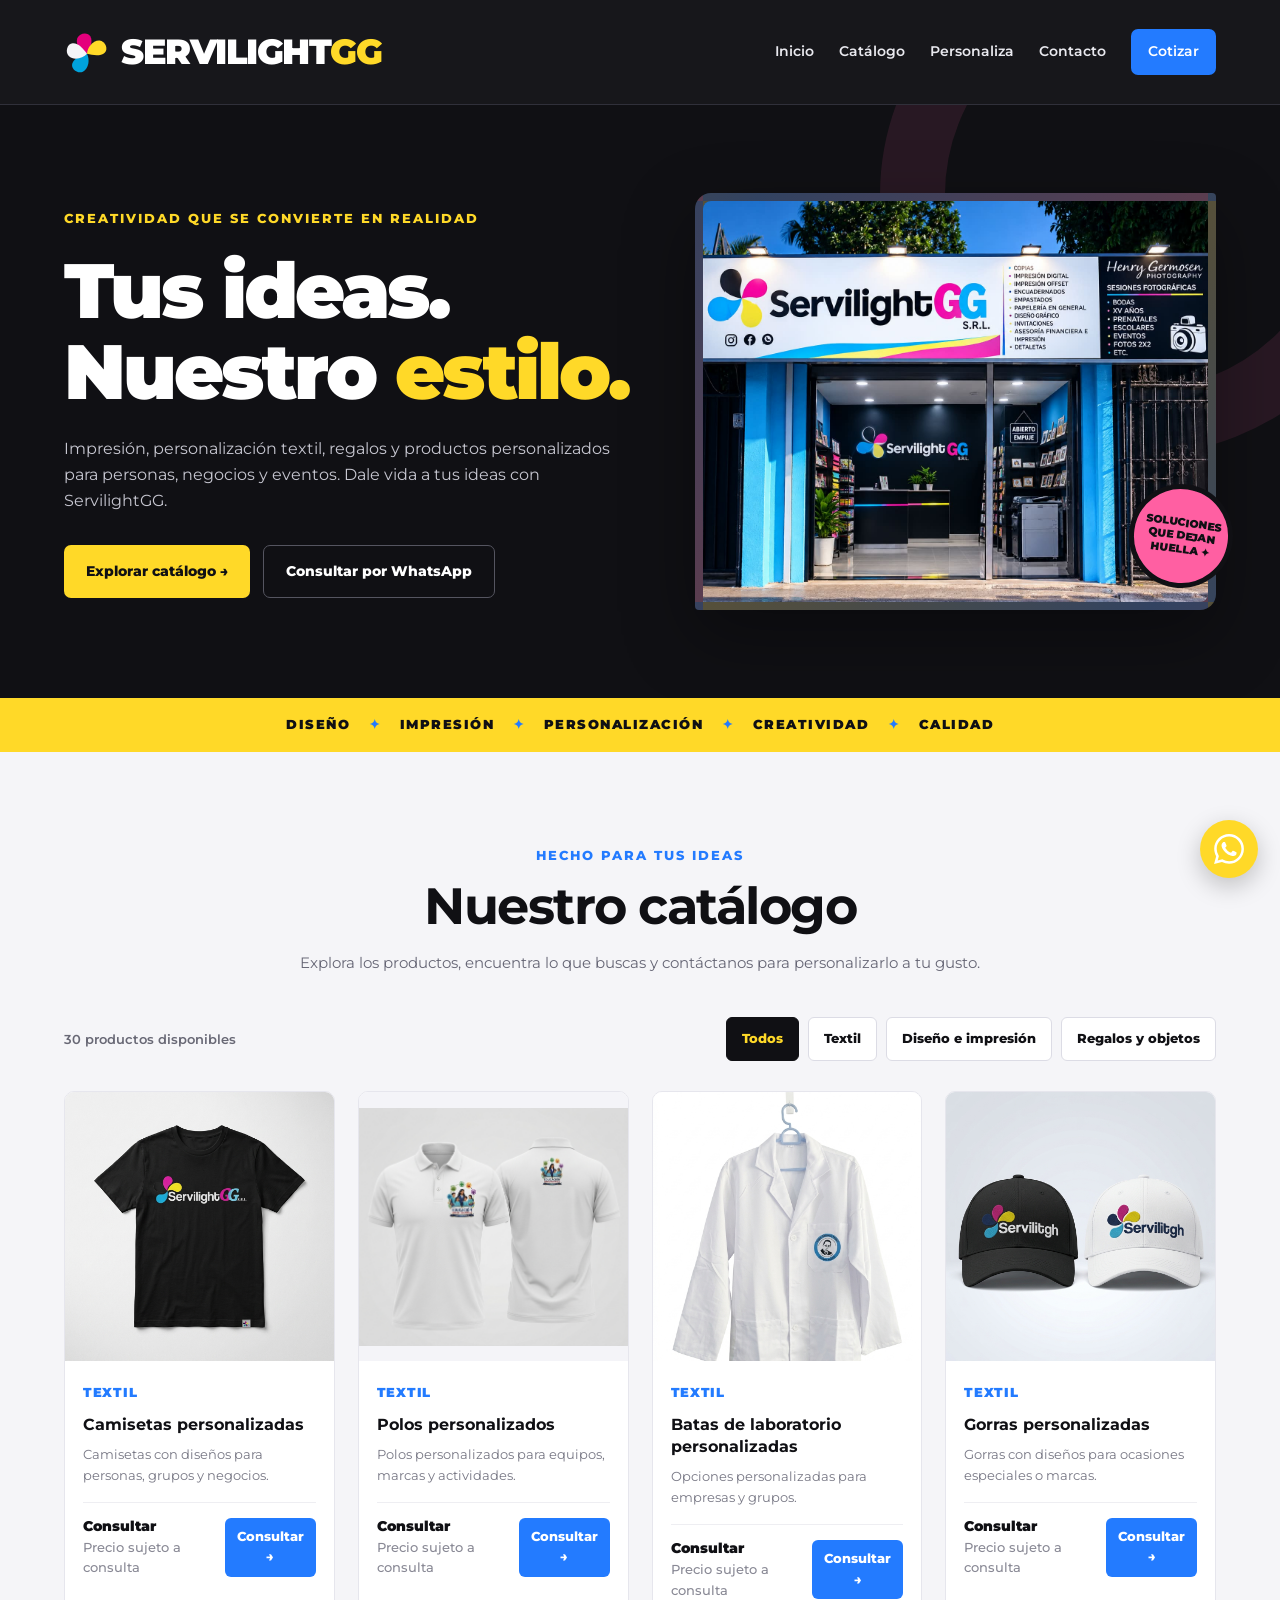
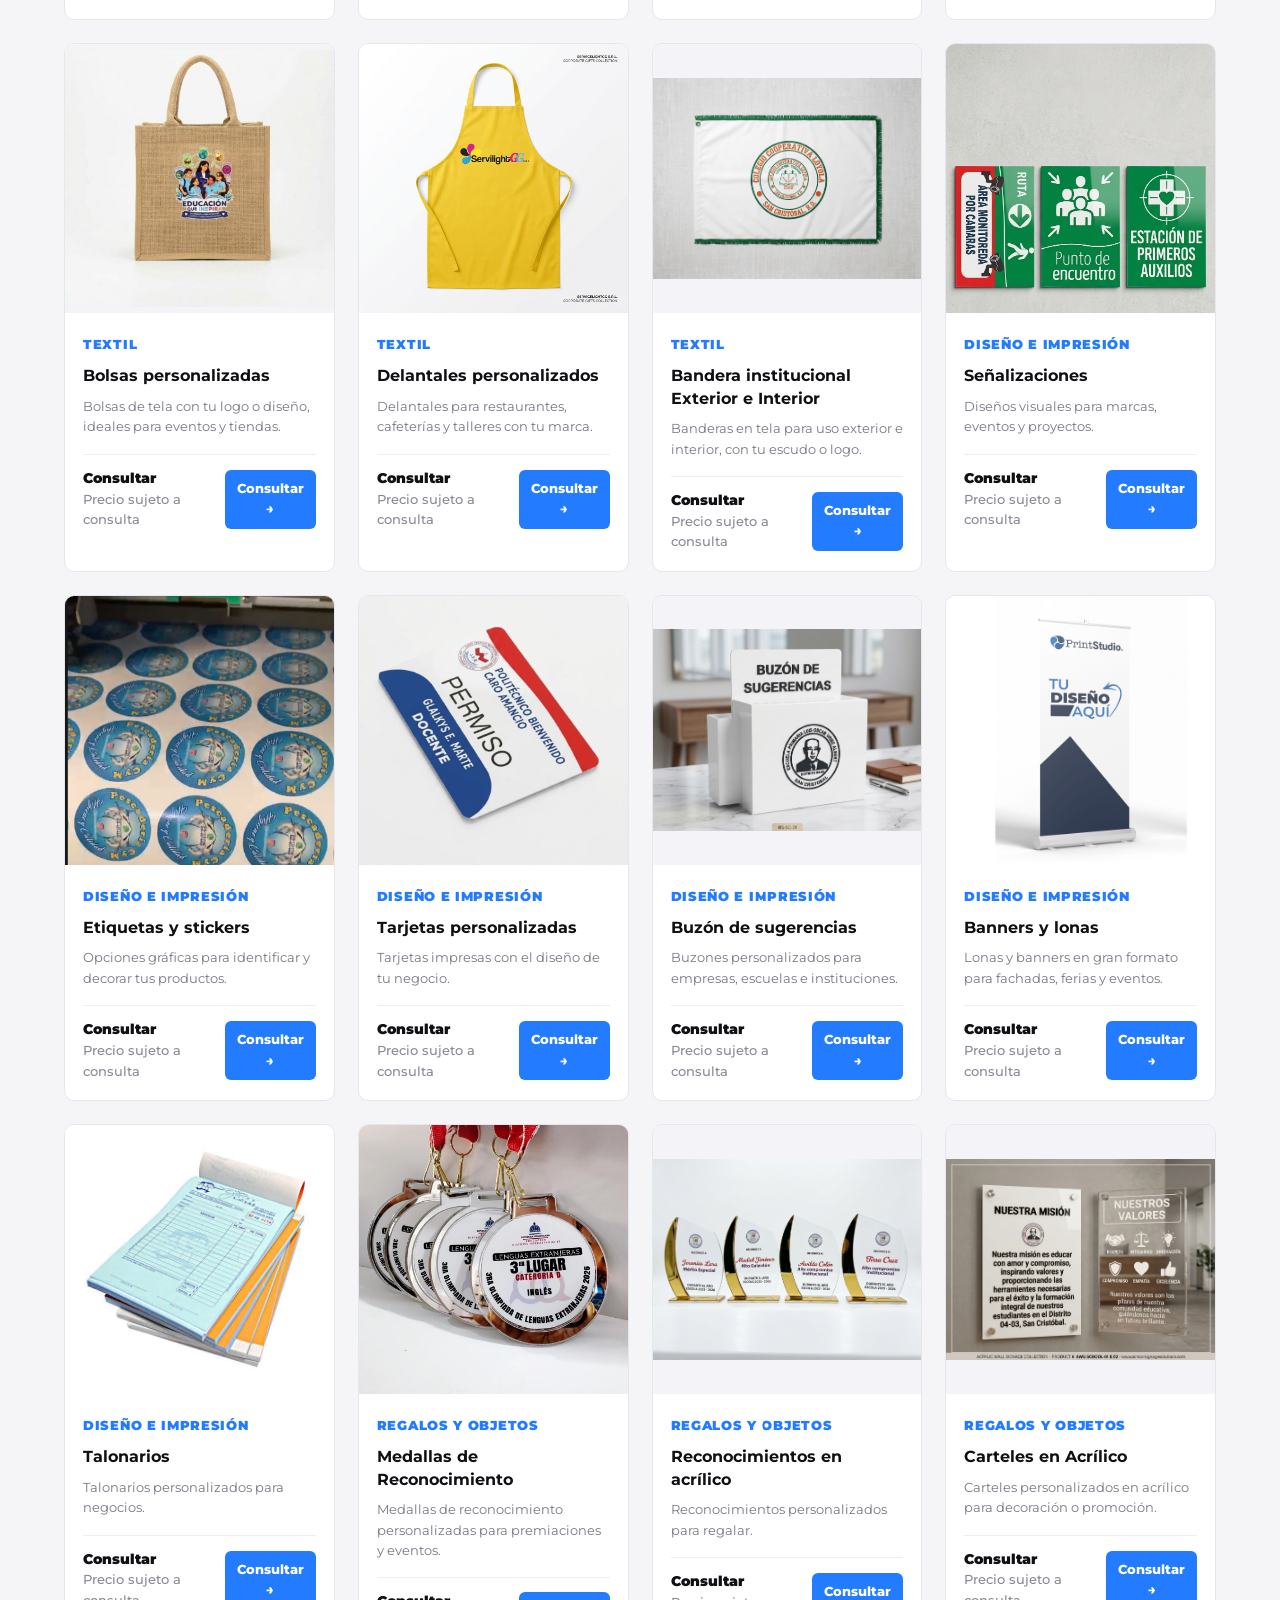
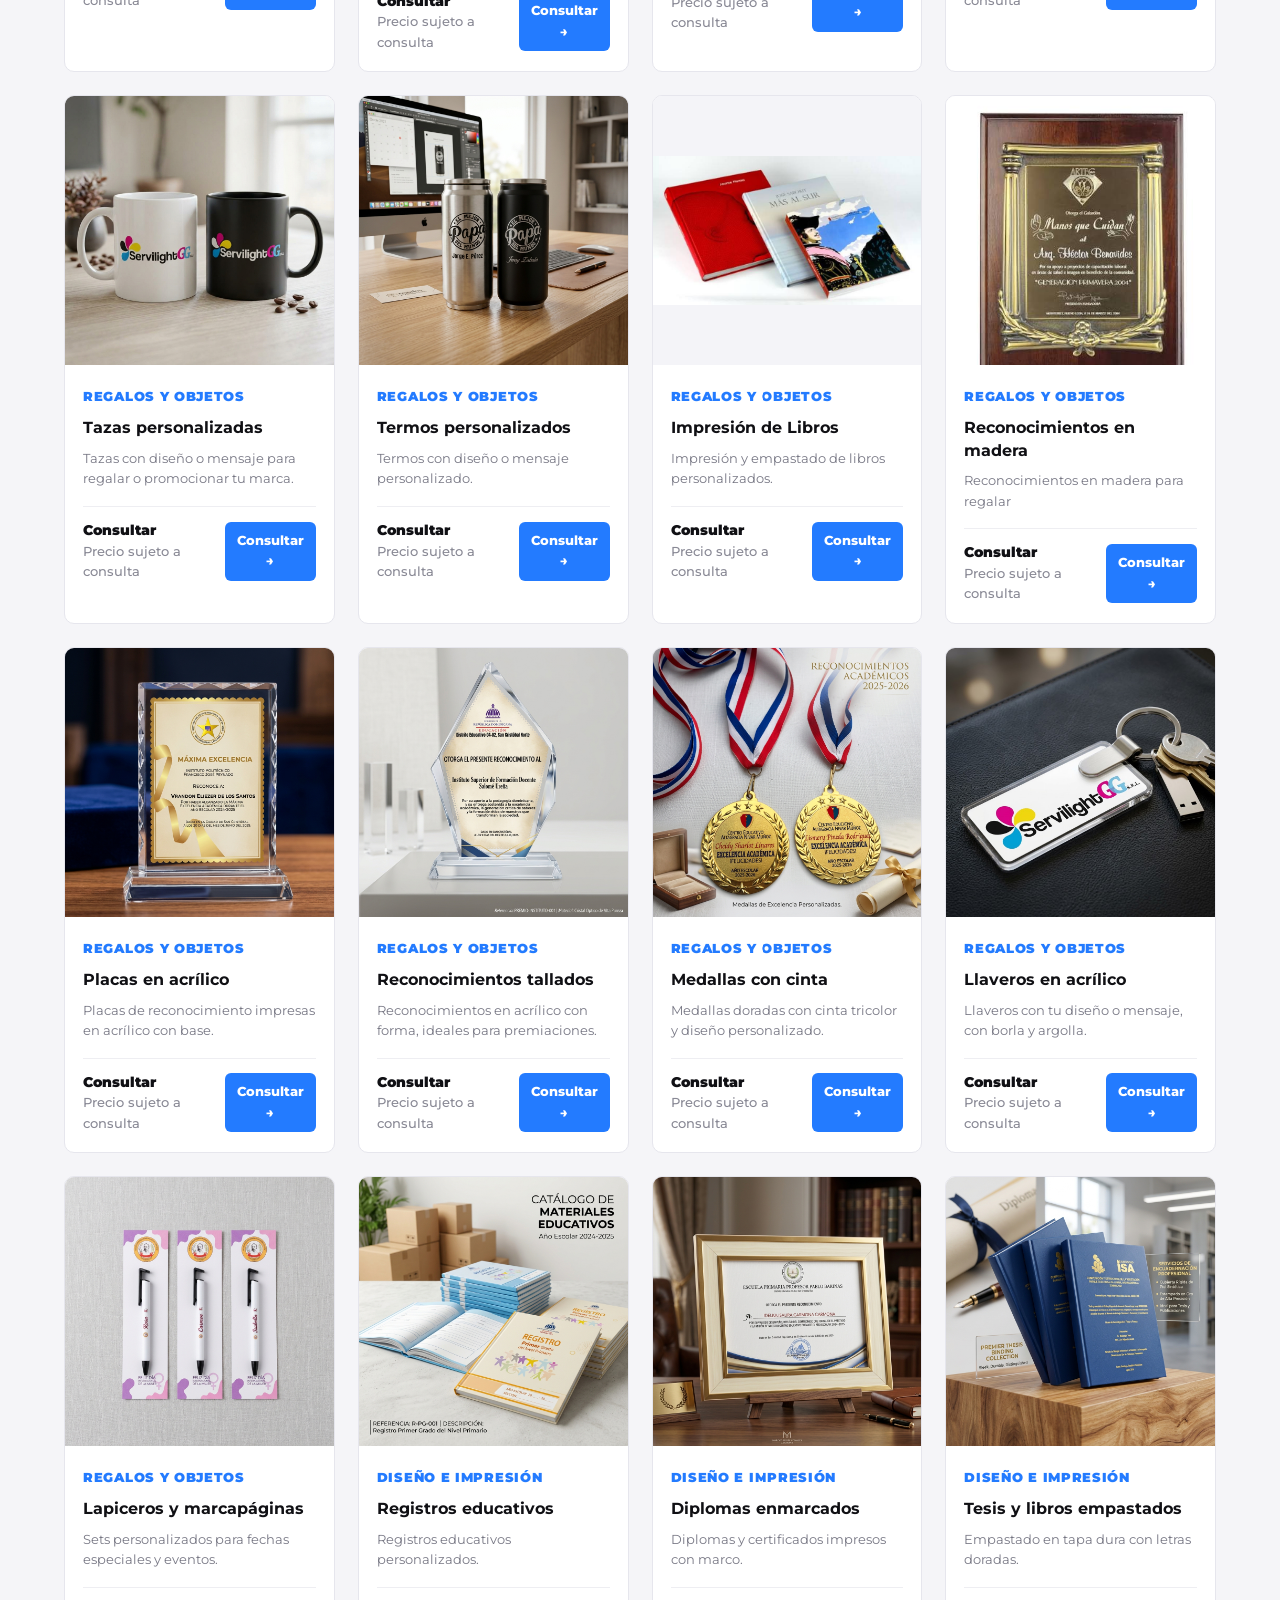
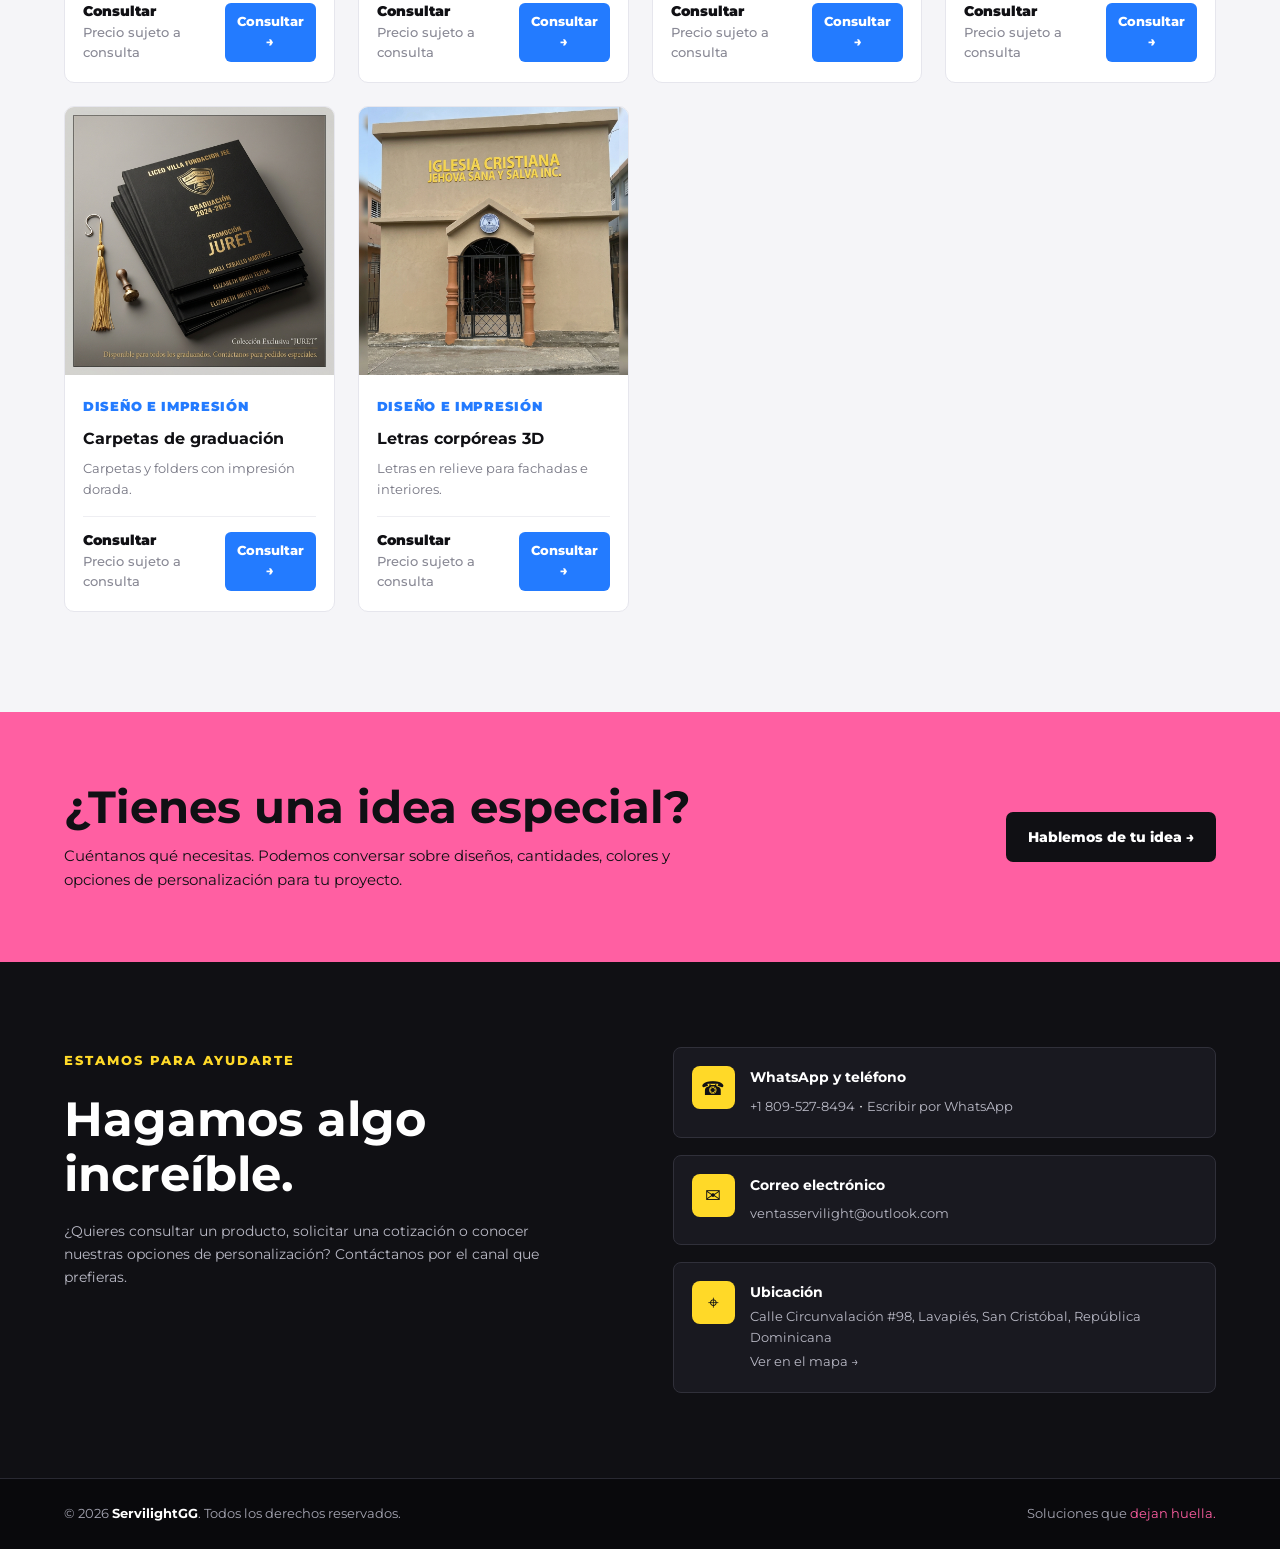
==== Index.html @ 07f4afff "Rename index (2).html to Index.html" ====
<!DOCTYPE html>
<html lang="es">
<head>
    <meta charset="UTF-8">
    <meta name="viewport" content="width=device-width, initial-scale=1.0">
    <meta name="theme-color" content="#101014">
    <meta name="description" content="ServilightGG: impresión, personalización textil, regalos personalizados y soluciones gráficas en San Cristóbal, República Dominicana.">
    <link rel="icon" href="data:image/svg+xml,%3Csvg xmlns='http://www.w3.org/2000/svg' viewBox='0 0 64 64'%3E%3Crect width='64' height='64' rx='14' fill='%23101014'/%3E%3Ctext x='32' y='43' font-size='30' font-weight='900' text-anchor='middle' fill='%23FFD928' font-family='Arial'%3ESG%3C/text%3E%3C/svg%3E">
    <meta property="og:type" content="website">
    <meta property="og:locale" content="es_DO">
    <meta property="og:title" content="ServilightGG | Soluciones que dejan huella">
    <meta property="og:description" content="Impresión, personalización textil, regalos personalizados y soluciones gráficas en San Cristóbal, República Dominicana.">
    <script type="application/ld+json">{"@context":"https://schema.org","@type":"LocalBusiness","name":"ServilightGG","telephone":"+18095278494","email":"ventasservilight@outlook.com","address":{"@type":"PostalAddress","streetAddress":"Calle Circunvalación #98, Lavapiés","addressLocality":"San Cristóbal","addressCountry":"DO"}}</script>
    <title>ServilightGG | Soluciones que dejan huella</title>

    <link rel="preconnect" href="https://fonts.googleapis.com">
    <link rel="preconnect" href="https://fonts.gstatic.com" crossorigin>
    <link href="https://fonts.googleapis.com/css2?family=Montserrat:wght@400;500;600;700;800;900&display=swap" rel="stylesheet">

    <style>
        :root {
            --yellow: #FFD928;
            --pink: #FF5FA2;
            --blue: #237BFF;
            --black: #101014;
            --dark: #191920;
            --white: #FFFFFF;
            --gray: #A7A7B3;
            --light: #F5F5F8;
            --border: #30303A;
        }

        * { margin: 0; padding: 0; box-sizing: border-box; }
        html { scroll-behavior: smooth; scroll-padding-top: 90px; }
        body { font-family: 'Montserrat', sans-serif; color: var(--black); background: var(--white); line-height: 1.6; }
        a { color: inherit; text-decoration: none; }
        button { font: inherit; }
        button, a { -webkit-tap-highlight-color: transparent; }
        .container { width: min(1180px, 90%); margin: auto; }

        /* NAVEGACIÓN */
        .navbar { position: sticky; top: 0; z-index: 1000; background: rgba(16, 16, 20, .97); border-bottom: 1px solid #30303A; backdrop-filter: blur(12px); }
        .nav-content { min-height: 104px; display: flex; align-items: center; justify-content: space-between; gap: 25px; }
        .logo { display: flex; align-items: center; flex: 0 0 auto; min-width: 0; max-width: 100%; text-decoration: none; }
        .brand-logo { display: block; width: 460px; height: 92px; max-width: 100%; flex-shrink: 0; object-fit: contain; object-position: left center; background: transparent; border: 0; box-shadow: none;  }
        .logo-fallback { color: #FFFFFF; font-size: clamp(1.5rem, 3vw, 2.2rem); font-weight: 900; letter-spacing: -1.5px; white-space: nowrap; }
        .logo-fallback span { color: #FFD928; }
        .nav-links { display: flex; align-items: center; gap: 25px; }
        .nav-links a { color: #E9E9EF; font-size: .85rem; font-weight: 600; transition: color .2s; }
        .nav-links a:hover { color: var(--yellow); }
        .nav-cta { padding: 12px 17px; background: var(--blue); color: var(--white) !important; border-radius: 7px; }

        /* PORTADA CON IMAGEN PROPIA */
        .hero { position: relative; overflow: hidden; color: var(--white); background: var(--black); padding: 88px 0; }
        .hero::before { content: ""; position: absolute; width: 390px; height: 390px; right: -120px; top: -170px; border: 65px solid rgba(255, 95, 162, .10); border-radius: 50%; pointer-events: none; }
        .hero-content { position: relative; z-index: 1; display: grid; grid-template-columns: 1.05fr .95fr; align-items: center; gap: 55px; }
        .eyebrow { display: inline-block; color: var(--yellow); font-size: .8rem; font-weight: 800; letter-spacing: 2px; text-transform: uppercase; margin-bottom: 20px; }
        .hero h1 { max-width: 700px; font-size: clamp(2.7rem, 6vw, 5rem); font-weight: 900; line-height: 1.06; letter-spacing: -3px; margin-bottom: 24px; }
        .hero h1 .highlight { color: var(--yellow); }
        .hero p { max-width: 590px; color: #C7C7D1; font-size: 1rem; margin-bottom: 32px; }
        .hero-actions { display: flex; flex-wrap: wrap; gap: 13px; }
        .btn { display: inline-flex; justify-content: center; align-items: center; gap: 9px; padding: 14px 22px; border: 0; border-radius: 7px; font-size: .88rem; font-weight: 800; cursor: pointer; transition: transform .2s, opacity .2s; }
        .btn:hover { transform: translateY(-3px); }
        .btn-yellow { color: var(--black); background: var(--yellow); }
        .btn-outline { color: var(--white); background: transparent; border: 1px solid #555560; }
        .hero-visual { position: relative; min-width: 0; }
        .hero-photo { position: relative; width: 100%; aspect-ratio: 5 / 4; overflow: hidden; border: 8px solid rgba(255,255,255,.08); border-radius: 16px 4px 16px 4px; background: linear-gradient(135deg, rgba(255,217,40,.18), rgba(35,123,255,.2), rgba(255,95,162,.2)), #202028; box-shadow: 0 25px 70px rgba(0,0,0,.35); }
        .hero-photo img { display: block; width: 100%; height: 100%; object-fit: cover; }
        .hero-placeholder { display: flex; position: absolute; inset: 0; flex-direction: column; align-items: center; justify-content: center; gap: 13px; padding: 22px; text-align: center; color: var(--white); background: linear-gradient(135deg, rgba(255,217,40,.1), rgba(35,123,255,.15), rgba(255,95,162,.13)); }
        .hero-placeholder .upload-symbol { display: grid; place-items: center; width: 76px; height: 76px; border-radius: 20px; background: var(--yellow); color: var(--black); font-size: 2.3rem; }
        .hero-placeholder strong { font-size: 1.05rem; }
        .hero-placeholder small { max-width: 290px; color: #D6D6DF; font-size: .8rem; }
        .hero-sticker { position: absolute; right: -17px; bottom: 22px; display: grid; place-items: center; width: 104px; height: 104px; padding: 10px; border: 5px solid var(--black); border-radius: 50%; background: var(--pink); color: var(--black); text-align: center; font-size: .68rem; line-height: 1.25; font-weight: 900; transform: rotate(8deg); }

        /* FRANJA DE MARCA */
        .brand-strip { background: var(--yellow); padding: 17px 0; overflow: hidden; }
        .brand-strip p { text-align: center; font-size: .8rem; font-weight: 900; letter-spacing: 1.5px; text-transform: uppercase; }
        .brand-strip span { padding: 0 13px; color: var(--blue); }

        /* CATÁLOGO */
        .catalog { padding: 90px 0 100px; background: var(--light); }
        .section-heading { text-align: center; max-width: 680px; margin: 0 auto 42px; }
        .section-heading .eyebrow { color: var(--blue); margin-bottom: 10px; }
        .section-heading h2 { color: var(--black); font-size: clamp(2rem, 4vw, 3.2rem); line-height: 1.15; letter-spacing: -1.5px; margin-bottom: 15px; }
        .section-heading p { color: #666675; font-size: .95rem; }
        .catalog-toolbar { display: flex; flex-wrap: wrap; justify-content: space-between; align-items: center; gap: 18px; margin-bottom: 30px; }
        .catalog-count { color: #686875; font-size: .83rem; font-weight: 600; }
        .catalog-filters { display: flex; flex-wrap: wrap; gap: 9px; }
        .filter-btn { padding: 11px 15px; border: 1px solid #DCDCE5; border-radius: 6px; background: var(--white); color: var(--black); font-size: .8rem; font-weight: 800; cursor: pointer; transition: .2s; }
        .filter-btn:hover { border-color: var(--blue); }
        .filter-btn.active { background: var(--black); border-color: var(--black); color: var(--yellow); }
        .products-grid { display: grid; grid-template-columns: repeat(4, minmax(0, 1fr)); gap: 23px; }
        .product-card[hidden] { display: none !important; }
        .product-card { min-width: 0; overflow: hidden; background: var(--white); border: 1px solid #E6E6ED; border-radius: 10px; transition: transform .25s, box-shadow .25s; }
        .product-card:hover { transform: translateY(-5px); box-shadow: 0 18px 40px rgba(16,16,20,.09); }
        .product-image { position: relative; display: grid; place-items: center; aspect-ratio: 1 / 1; overflow: hidden; background: #F4F4F8; }
        /* contain: la foto se ve completa, sin recortes (si no es cuadrada, quedan bordes) */
        .product-image > img { display: block; width: 100%; height: 100%; object-fit: contain; object-position: center; transition: transform .35s; }
        .product-card:hover .product-image > img { transform: scale(1.03); }
        .image-placeholder { position: absolute; inset: 0; display: flex; flex-direction: column; align-items: center; justify-content: center; gap: 12px; padding: 20px; text-align: center; color: var(--black); background: linear-gradient(135deg, rgba(255,217,40,.14), transparent 45%, rgba(255,95,162,.12)), repeating-linear-gradient(135deg, #F4F4F8, #F4F4F8 12px, #EEEEF4 12px, #EEEEF4 24px); }
        .placeholder-icon { display: grid; place-items: center; width: 65px; height: 65px; border-radius: 14px; background: var(--yellow); font-size: 1.9rem; }
        .image-placeholder strong { font-size: .8rem; }
        .image-placeholder small { color: #696977; font-size: .8rem; }
        .product-category { display: inline-block; margin-bottom: 10px; color: var(--blue); font-size: .8rem; font-weight: 900; letter-spacing: .7px; text-transform: uppercase; }
        .product-info { padding: 18px; }
        .product-info h3 { font-size: 1rem; line-height: 1.4; margin-bottom: 9px; }
        .product-info p { min-height: 42px; color: #777784; font-size: .8rem; margin-bottom: 15px; }
        .product-bottom { display: flex; align-items: center; justify-content: space-between; gap: 8px; padding-top: 13px; border-top: 1px solid #EEEEF2; }
        .product-price { color: var(--black); font-size: .85rem; font-weight: 900; }
        .product-price small { display: block; color: #898995; font-size: .8rem; font-weight: 500; }
        .product-order { display: inline-flex; align-items: center; justify-content: center; min-height: 39px; padding: 9px 12px; border: none; border-radius: 6px; color: var(--white); background: var(--blue); font-size: .8rem; font-weight: 800; cursor: pointer; transition: .2s; }
        .product-order:hover { background: var(--black); color: var(--yellow); }
        .empty-state { grid-column: 1 / -1; padding: 45px 20px; text-align: center; color: #777784; }

        /* FRANJA PARA SOLICITUDES PERSONALIZADAS */
        .custom-banner { padding: 70px 0; color: var(--black); background: var(--pink); }
        .custom-content { display: flex; align-items: center; justify-content: space-between; gap: 30px; }
        .custom-content h2 { max-width: 650px; font-size: clamp(1.8rem, 4vw, 2.8rem); line-height: 1.15; margin-bottom: 12px; }
        .custom-content p { max-width: 630px; font-size: .92rem; }
        .btn-black { flex-shrink: 0; color: var(--white); background: var(--black); }

        /* CONTACTO */
        .contact { padding: 85px 0; color: var(--white); background: var(--black); }
        .contact-layout { display: grid; grid-template-columns: 1fr 1fr; gap: 65px; }
        .contact .eyebrow { color: var(--yellow); }
        .contact h2 { font-size: clamp(2rem, 4vw, 3rem); line-height: 1.15; margin-bottom: 18px; }
        .contact-description { max-width: 500px; color: #B9B9C5; font-size: .9rem; }
        .contact-details { display: grid; gap: 17px; }
        .contact-item { display: flex; align-items: flex-start; gap: 15px; padding: 18px; border: 1px solid var(--border); border-radius: 8px; background: var(--dark); }
        .contact-icon { flex-shrink: 0; display: grid; place-items: center; width: 43px; height: 43px; border-radius: 8px; background: var(--yellow); color: var(--black); font-size: 1.2rem; }
        .contact-item h3 { font-size: .88rem; margin-bottom: 4px; }
        .contact-item p, .contact-item a { color: #B9B9C5; font-size: .8rem; overflow-wrap: anywhere; }
        .contact-item a:hover { color: var(--yellow); }

        /* PIE DE PÁGINA Y WHATSAPP */
        .footer { padding: 25px 0; color: #A5A5B2; background: #09090C; border-top: 1px solid #292932; }
        .footer-content { display: flex; justify-content: space-between; align-items: center; gap: 15px; }
        .footer p { font-size: .8rem; }
        .footer strong { color: var(--white); }
        .footer-accent { color: var(--pink); }
        .whatsapp-float { position: fixed; z-index: 999; right: 22px; bottom: 22px; display: grid; place-items: center; width: 58px; height: 58px; border-radius: 50%; color: var(--black); background: var(--yellow); box-shadow: 0 8px 25px rgba(0,0,0,.22); font-size: 1.1rem; font-weight: 900; transition: transform .2s; }
        .whatsapp-float:hover { transform: scale(1.08); }

        /* ADAPTACIÓN A TABLETS Y CELULARES */
        @media (max-width: 1000px) {
            .products-grid { grid-template-columns: repeat(3, minmax(0, 1fr)); }
            .hero-content { gap: 30px; }
            .nav-links { gap: 15px; }
            .brand-logo { width: 365px; height: 82px; }
        }
        @media (max-width: 760px) {
            .hero { padding: 65px 0 55px; }
            .hero-content { grid-template-columns: 1fr; gap: 33px; }
            .hero h1 { letter-spacing: -1.7px; }
            .hero-visual { width: min(100%, 530px); margin: auto; }
            .hero-sticker { right: -8px; bottom: 13px; width: 84px; height: 84px; font-size: .6rem; }
            .catalog { padding: 65px 0; }
            .catalog-toolbar { align-items: flex-start; flex-direction: column; }
            .catalog-filters { width: 100%; }
            .filter-btn { flex: 1 1 auto; }
            .products-grid { grid-template-columns: repeat(2, minmax(0, 1fr)); gap: 13px; }
            .product-info { padding: 12px; }
            .product-info h3 { font-size: .87rem; }
            .product-info p { font-size: .8rem; }
            .product-bottom { flex-direction: column; align-items: stretch; }
            .product-order { width: 100%; }
            .custom-content { align-items: flex-start; flex-direction: column; }
            .contact-layout { grid-template-columns: 1fr; gap: 35px; }
            .footer-content { flex-direction: column; text-align: center; }
        }
        @media (max-width: 380px) {
            .products-grid { grid-template-columns: 1fr; }
            .hero-actions .btn { width: 100%; }
            .filter-btn { font-size: .8rem; padding: 10px 8px; }
        }

        /* MEJORAS: foco visible, movimiento reducido, menú móvil */
        a:focus-visible, button:focus-visible { outline: 3px solid var(--blue); outline-offset: 3px; box-shadow: 0 0 0 2px #fff; }
        .nav-toggle { display: none; align-items: center; justify-content: center; flex: 0 0 auto; width: 46px; height: 46px; border: 1px solid var(--border); border-radius: 8px; background: transparent; cursor: pointer; }
        .nav-toggle span, .nav-toggle span::before, .nav-toggle span::after { display: block; width: 20px; height: 2px; border-radius: 2px; background: #fff; transition: transform .2s, top .2s; }
        .nav-toggle span { position: relative; }
        .nav-toggle span::before, .nav-toggle span::after { content: ""; position: absolute; left: 0; }
        .nav-toggle span::before { top: -6px; } .nav-toggle span::after { top: 6px; }
        .nav-toggle[aria-expanded="true"] span { background: transparent; }
        .nav-toggle[aria-expanded="true"] span::before { top: 0; transform: rotate(45deg); }
        .nav-toggle[aria-expanded="true"] span::after { top: 0; transform: rotate(-45deg); }
        @media (max-width: 760px) {
            .nav-content { min-height: 72px; flex-wrap: nowrap; padding: 6px 0; }
            .brand-logo { width: min(260px, 62vw); height: 56px; }
            .nav-toggle { display: inline-flex; }
            .nav-links { display: none; position: absolute; top: 100%; left: 0; right: 0; flex-direction: column; align-items: stretch; gap: 0; padding: 6px 5% 16px; background: var(--black); border-bottom: 1px solid var(--border); }
            .nav-links.open { display: flex; }
            .nav-links a { padding: 14px 4px; font-size: .95rem; border-bottom: 1px solid var(--border); }
            .nav-links .nav-cta { margin-top: 12px; padding: 14px; text-align: center; border: 0; }
        }
        @media (prefers-reduced-motion: reduce) {
            html { scroll-behavior: auto; }
            *, *::before, *::after { transition: none !important; }
            .btn:hover, .whatsapp-float:hover { transform: none; }
        }

        /* LOGO: pétalos + nombre en texto */
        .logo { gap: 11px; }
        .logo-mark { width: 46px; height: 46px; flex: 0 0 auto; }
        @media (max-width: 760px) { .logo-mark { width: 36px; height: 36px; } .logo { gap: 8px; } }
    </style>
</head>
<body>

    <!-- NAVEGACIÓN -->
    <header class="navbar">
        <div class="container nav-content">
            <a href="#inicio" class="logo" aria-label="ServilightGG, inicio" title="Volver al inicio">
                <svg class="logo-mark" viewBox="0 0 100 100" aria-hidden="true">
                    <g transform="translate(50 54)">
                        <path d="M0 0C-12-6-22-24-15-37C-8-48 10-47 14-36C18-24 8-10 0 0Z" transform="rotate(-10)" fill="#E4007C"/>
                        <path d="M0 0C-12-6-22-24-15-37C-8-48 10-47 14-36C18-24 8-10 0 0Z" transform="rotate(65)" fill="#FFD928"/>
                        <path d="M0 0C-12-6-22-24-15-37C-8-48 10-47 14-36C18-24 8-10 0 0Z" transform="rotate(215)" fill="#00A3DD"/>
                        <path d="M0 0C-12-6-22-24-15-37C-8-48 10-47 14-36C18-24 8-10 0 0Z" transform="rotate(285)" fill="#F5F5F8"/>
                    </g>
                </svg>
                <span class="logo-fallback">SERVILIGHT<span>GG</span></span>
            </a>
            <button class="nav-toggle" type="button" aria-label="Abrir menú" aria-expanded="false" aria-controls="navLinks"><span></span></button>
            <nav class="nav-links" id="navLinks" aria-label="Navegación principal">
                <a href="#inicio">Inicio</a>
                <a href="#catalogo">Catálogo</a>
                <a href="#personaliza">Personaliza</a>
                <a href="#contacto">Contacto</a>
                <a class="nav-cta" data-wa="" target="_blank" rel="noopener noreferrer">Cotizar</a>
            </nav>
        </div>
    </header>

    <main>
        <!-- PORTADA: coloca tu foto en Portada.jpeg -->
        <section class="hero" id="inicio">
            <div class="container hero-content">
                <div>
                    <span class="eyebrow">Creatividad que se convierte en realidad</span>
                    <h1>Tus ideas.<br>Nuestro <span class="highlight">estilo.</span></h1>
                    <p>Impresión, personalización textil, regalos y productos personalizados para personas, negocios y eventos. Dale vida a tus ideas con ServilightGG.</p>
                    <div class="hero-actions">
                        <a href="#catalogo" class="btn btn-yellow">Explorar catálogo →</a>
                        <a data-wa="" target="_blank" rel="noopener noreferrer" class="btn btn-outline">Consultar por WhatsApp</a>
                    </div>
                </div>
                <div class="hero-visual">
                    <div class="hero-photo">
                        <img src="Portada.jpeg" alt="Trabajos y productos de ServilightGG" onerror="this.style.display='none'; document.getElementById('heroPlaceholder').style.display='flex';">
                        <div class="hero-placeholder" id="heroPlaceholder" style="display:none">
                            <span class="upload-symbol">✦</span>
                            <strong>ServilightGG</strong>
                            <small>Impresión y personalización a tu medida.</small>
                        </div>
                    </div>
                    <div class="hero-sticker">SOLUCIONES<br>QUE DEJAN<br>HUELLA ✦</div>
                </div>
            </div>
        </section>

        <!-- FRANJA DE MARCA -->
        <div class="brand-strip">
            <div class="container"><p>Diseño <span>✦</span> Impresión <span>✦</span> Personalización <span>✦</span> Creatividad <span>✦</span> Calidad</p></div>
        </div>

        <!-- CATÁLOGO -->
        <section class="catalog" id="catalogo">
            <div class="container">
                <div class="section-heading">
                    <span class="eyebrow">Hecho para tus ideas</span>
                    <h2>Nuestro catálogo</h2>
                    <p>Explora los productos, encuentra lo que buscas y contáctanos para personalizarlo a tu gusto.</p>
                </div>
                <div class="catalog-toolbar">
                    <p class="catalog-count" id="catalogCount" aria-live="polite">Explora nuestros productos</p>
                    <div class="catalog-filters" id="catalogFilters" role="group" aria-label="Filtrar productos"></div>
                </div>

                <div class="products-grid" id="productsGrid">

                    <!-- ===== TEXTIL ===== -->
                    <article class="product-card" data-category="Textil" data-product-name="Camisetas personalizadas">
                        <div class="product-image"><img src="camiseta.jpeg" alt="Camisetas personalizadas" loading="lazy" decoding="async"><div class="image-placeholder" style="display:none"><span class="placeholder-icon">👕</span><strong>Camisetas personalizadas</strong><small>Foto próximamente</small></div></div>
                        <div class="product-info"><span class="product-category">Textil</span><h3>Camisetas personalizadas</h3><p>Camisetas con diseños para personas, grupos y negocios.</p>
                            <div class="product-bottom"><div class="product-price">Consultar<small>Precio sujeto a consulta</small></div><button class="product-order" type="button" aria-label="Consultar por Camisetas personalizadas">Consultar →</button></div></div>
                    </article>

                    <article class="product-card" data-category="Textil" data-product-name="Polos personalizados">
                        <div class="product-image"><img src="tshirt.jpeg" alt="Polos personalizados" loading="lazy" decoding="async"><div class="image-placeholder" style="display:none"><span class="placeholder-icon">👔</span><strong>Polos personalizados</strong><small>Foto próximamente</small></div></div>
                        <div class="product-info"><span class="product-category">Textil</span><h3>Polos personalizados</h3><p>Polos personalizados para equipos, marcas y actividades.</p>
                            <div class="product-bottom"><div class="product-price">Consultar<small>Precio sujeto a consulta</small></div><button class="product-order" type="button" aria-label="Consultar por Polos personalizados">Consultar →</button></div></div>
                    </article>

                    <article class="product-card" data-category="Textil" data-product-name="Batas de laboratorio personalizadas">
                        <div class="product-image"><img src="Bata.jpeg" alt="Batas de laboratorio personalizadas" loading="lazy" decoding="async"><div class="image-placeholder" style="display:none"><span class="placeholder-icon">🥼</span><strong>Batas de laboratorio</strong><small>Foto próximamente</small></div></div>
                        <div class="product-info"><span class="product-category">Textil</span><h3>Batas de laboratorio personalizadas</h3><p>Opciones personalizadas para empresas y grupos.</p>
                            <div class="product-bottom"><div class="product-price">Consultar<small>Precio sujeto a consulta</small></div><button class="product-order" type="button" aria-label="Consultar por Batas de laboratorio personalizadas">Consultar →</button></div></div>
                    </article>

                    <article class="product-card" data-category="Textil" data-product-name="Gorras personalizadas">
                        <div class="product-image"><img src="Gorras.jpeg" alt="Gorras personalizadas" loading="lazy" decoding="async"><div class="image-placeholder" style="display:none"><span class="placeholder-icon">🧢</span><strong>Gorras personalizadas</strong><small>Foto próximamente</small></div></div>
                        <div class="product-info"><span class="product-category">Textil</span><h3>Gorras personalizadas</h3><p>Gorras con diseños para ocasiones especiales o marcas.</p>
                            <div class="product-bottom"><div class="product-price">Consultar<small>Precio sujeto a consulta</small></div><button class="product-order" type="button" aria-label="Consultar por Gorras personalizadas">Consultar →</button></div></div>
                    </article>

                    <article class="product-card" data-category="Textil" data-product-name="Bolsas personalizadas">
                        <div class="product-image"><img src="Bolso.jpeg" alt="Bolsas personalizadas" loading="lazy" decoding="async"><div class="image-placeholder" style="display:none"><span class="placeholder-icon">👜</span><strong>Bolsas personalizadas</strong><small>Foto próximamente</small></div></div>
                        <div class="product-info"><span class="product-category">Textil</span><h3>Bolsas personalizadas</h3><p>Bolsas de tela con tu logo o diseño, ideales para eventos y tiendas.</p>
                            <div class="product-bottom"><div class="product-price">Consultar<small>Precio sujeto a consulta</small></div><button class="product-order" type="button" aria-label="Consultar por Bolsas personalizadas">Consultar →</button></div></div>
                    </article>

                    <article class="product-card" data-category="Textil" data-product-name="Delantales personalizados">
                        <div class="product-image"><img src="delantal.jpeg" alt="Delantales personalizados" loading="lazy" decoding="async"><div class="image-placeholder" style="display:none"><span class="placeholder-icon">🧑‍🍳</span><strong>Delantales personalizados</strong><small>Foto próximamente</small></div></div>
                        <div class="product-info"><span class="product-category">Textil</span><h3>Delantales personalizados</h3><p>Delantales para restaurantes, cafeterías y talleres con tu marca.</p>
                            <div class="product-bottom"><div class="product-price">Consultar<small>Precio sujeto a consulta</small></div><button class="product-order" type="button" aria-label="Consultar por Delantales personalizados">Consultar →</button></div></div>
                    </article>

                    <article class="product-card" data-category="Textil" data-product-name="Banderas institucionales">
                        <div class="product-image"><img src="Bandera.jpeg" alt="Banderas en tela" loading="lazy" decoding="async"><div class="image-placeholder" style="display:none"><span class="placeholder-icon">🚩</span><strong>Banderas institucionales</strong><small>Foto próximamente</small></div></div>
                        <div class="product-info"><span class="product-category">Textil</span><h3>Bandera institucional Exterior e Interior</h3><p>Banderas en tela para uso exterior e interior, con tu escudo o logo.</p>
                            <div class="product-bottom"><div class="product-price">Consultar<small>Precio sujeto a consulta</small></div><button class="product-order" type="button" aria-label="Consultar por Banderas institucionales">Consultar →</button></div></div>
                    </article>

                    <!-- ===== DISEÑO E IMPRESIÓN ===== -->
                    <article class="product-card" data-category="Diseño e impresión" data-product-name="Señalizaciones">
                        <div class="product-image"><img src="Señales.jpeg" alt="Señalizaciones" loading="lazy" decoding="async"><div class="image-placeholder" style="display:none"><span class="placeholder-icon">🪧</span><strong>Señalizaciones</strong><small>Foto próximamente</small></div></div>
                        <div class="product-info"><span class="product-category">Diseño e impresión</span><h3>Señalizaciones</h3><p>Diseños visuales para marcas, eventos y proyectos.</p>
                            <div class="product-bottom"><div class="product-price">Consultar<small>Precio sujeto a consulta</small></div><button class="product-order" type="button" aria-label="Consultar por Señalizaciones">Consultar →</button></div></div>
                    </article>

                    <article class="product-card" data-category="Diseño e impresión" data-product-name="Etiquetas y stickers">
                        <div class="product-image"><img src="stiker.png" alt="Etiquetas y stickers" loading="lazy" decoding="async"><div class="image-placeholder" style="display:none"><span class="placeholder-icon">✦</span><strong>Etiquetas y stickers</strong><small>Foto próximamente</small></div></div>
                        <div class="product-info"><span class="product-category">Diseño e impresión</span><h3>Etiquetas y stickers</h3><p>Opciones gráficas para identificar y decorar tus productos.</p>
                            <div class="product-bottom"><div class="product-price">Consultar<small>Precio sujeto a consulta</small></div><button class="product-order" type="button" aria-label="Consultar por Etiquetas y stickers">Consultar →</button></div></div>
                    </article>

                    <article class="product-card" data-category="Diseño e impresión" data-product-name="Tarjetas personalizadas">
                        <div class="product-image"><img src="Tarjeta.jpeg" alt="Tarjetas personalizadas" loading="lazy" decoding="async"><div class="image-placeholder" style="display:none"><span class="placeholder-icon">💳</span><strong>Tarjetas personalizadas</strong><small>Foto próximamente</small></div></div>
                        <div class="product-info"><span class="product-category">Diseño e impresión</span><h3>Tarjetas personalizadas</h3><p>Tarjetas impresas con el diseño de tu negocio.</p>
                            <div class="product-bottom"><div class="product-price">Consultar<small>Precio sujeto a consulta</small></div><button class="product-order" type="button" aria-label="Consultar por Tarjetas personalizadas">Consultar →</button></div></div>
                    </article>

                    <article class="product-card" data-category="Diseño e impresión" data-product-name="Buzón de sugerencias">
                        <div class="product-image"><img src="Buzon .jpeg" alt="Buzón de sugerencias" loading="lazy" decoding="async"><div class="image-placeholder" style="display:none"><span class="placeholder-icon">📮</span><strong>Buzón de sugerencias</strong><small>Foto próximamente</small></div></div>
                        <div class="product-info"><span class="product-category">Diseño e impresión</span><h3>Buzón de sugerencias</h3><p>Buzones personalizados para empresas, escuelas e instituciones.</p>
                            <div class="product-bottom"><div class="product-price">Consultar<small>Precio sujeto a consulta</small></div><button class="product-order" type="button" aria-label="Consultar por Buzón de sugerencias">Consultar →</button></div></div>
                    </article>

                    <article class="product-card" data-category="Diseño e impresión" data-product-name="Banners y lonas">
                        <div class="product-image"><img src="Banner.jpg" alt="Banners y lonas" loading="lazy" decoding="async"><div class="image-placeholder" style="display:none"><span class="placeholder-icon">🖼️</span><strong>Banners y lonas</strong><small>Foto próximamente</small></div></div>
                        <div class="product-info"><span class="product-category">Diseño e impresión</span><h3>Banners y lonas</h3><p>Lonas y banners en gran formato para fachadas, ferias y eventos.</p>
                            <div class="product-bottom"><div class="product-price">Consultar<small>Precio sujeto a consulta</small></div><button class="product-order" type="button" aria-label="Consultar por Banners y lonas">Consultar →</button></div></div>
                    </article>

                    <article class="product-card" data-category="Diseño e impresión" data-product-name="Talonarios">
                        <div class="product-image"><img src="Talonarios.jpeg" alt="Talonarios" loading="lazy" decoding="async"><div class="image-placeholder" style="display:none"><span class="placeholder-icon">🧾</span><strong>Talonarios</strong><small>Foto próximamente</small></div></div>
                        <div class="product-info"><span class="product-category">Diseño e impresión</span><h3>Talonarios</h3><p>Talonarios personalizados para negocios.</p>
                            <div class="product-bottom"><div class="product-price">Consultar<small>Precio sujeto a consulta</small></div><button class="product-order" type="button" aria-label="Consultar por Talonarios">Consultar →</button></div></div>
                    </article>

                    <!-- ===== REGALOS Y OBJETOS ===== -->
                    <article class="product-card" data-category="Regalos y objetos" data-product-name="Medallas de reconocimiento">
                        <div class="product-image"><img src="Medallas.jpeg" alt="Medallas de reconocimiento" loading="lazy" decoding="async"><div class="image-placeholder" style="display:none"><span class="placeholder-icon">🥇</span><strong>Medallas de reconocimiento</strong><small>Foto próximamente</small></div></div>
                        <div class="product-info"><span class="product-category">Regalos y objetos</span><h3>Medallas de Reconocimiento</h3><p>Medallas de reconocimiento personalizadas para premiaciones y eventos.</p>
                            <div class="product-bottom"><div class="product-price">Consultar<small>Precio sujeto a consulta</small></div><button class="product-order" type="button" aria-label="Consultar por Medallas de reconocimiento">Consultar →</button></div></div>
                    </article>

                    <article class="product-card" data-category="Regalos y objetos" data-product-name="Reconocimientos en acrílico">
                        <div class="product-image"><img src="Reconocimientos.jpeg" alt="Reconocimientos en acrílico" loading="lazy" decoding="async"><div class="image-placeholder" style="display:none"><span class="placeholder-icon">🏆</span><strong>Reconocimientos en acrílico</strong><small>Foto próximamente</small></div></div>
                        <div class="product-info"><span class="product-category">Regalos y objetos</span><h3>Reconocimientos en acrílico</h3><p>Reconocimientos personalizados para regalar.</p>
                            <div class="product-bottom"><div class="product-price">Consultar<small>Precio sujeto a consulta</small></div><button class="product-order" type="button" aria-label="Consultar por Reconocimientos en acrílico">Consultar →</button></div></div>
                    </article>

                    <article class="product-card" data-category="Regalos y objetos" data-product-name="Carteles en acrílico">
                        <div class="product-image"><img src="Carteles.jpeg" alt="Carteles en acrílico" loading="lazy" decoding="async"><div class="image-placeholder" style="display:none"><span class="placeholder-icon">🪧</span><strong>Carteles en acrílico</strong><small>Foto próximamente</small></div></div>
                        <div class="product-info"><span class="product-category">Regalos y objetos</span><h3>Carteles en Acrílico</h3><p>Carteles personalizados en acrílico para decoración o promoción.</p>
                            <div class="product-bottom"><div class="product-price">Consultar<small>Precio sujeto a consulta</small></div><button class="product-order" type="button" aria-label="Consultar por Carteles en acrílico">Consultar →</button></div></div>
                    </article>

                    <article class="product-card" data-category="Regalos y objetos" data-product-name="Tazas personalizadas">
                        <div class="product-image"><img src="Tasas.jpeg" alt="Tazas personalizadas" loading="lazy" decoding="async"><div class="image-placeholder" style="display:none"><span class="placeholder-icon">☕</span><strong>Tazas personalizadas</strong><small>Foto próximamente</small></div></div>
                        <div class="product-info"><span class="product-category">Regalos y objetos</span><h3>Tazas personalizadas</h3><p>Tazas con diseño o mensaje para regalar o promocionar tu marca.</p>
                            <div class="product-bottom"><div class="product-price">Consultar<small>Precio sujeto a consulta</small></div><button class="product-order" type="button" aria-label="Consultar por Tazas personalizadas">Consultar →</button></div></div>
                    </article>

                    <article class="product-card" data-category="Regalos y objetos" data-product-name="Termos personalizados">
                        <div class="product-image"><img src="Termos.jpeg" alt="Termos personalizados" loading="lazy" decoding="async"><div class="image-placeholder" style="display:none"><span class="placeholder-icon">🥤</span><strong>Termos personalizados</strong><small>Foto próximamente</small></div></div>
                        <div class="product-info"><span class="product-category">Regalos y objetos</span><h3>Termos personalizados</h3><p>Termos con diseño o mensaje personalizado.</p>
                            <div class="product-bottom"><div class="product-price">Consultar<small>Precio sujeto a consulta</small></div><button class="product-order" type="button" aria-label="Consultar por Termos personalizados">Consultar →</button></div></div>
                    </article>

                    <article class="product-card" data-category="Regalos y objetos" data-product-name="Impresión de libros">
                        <div class="product-image"><img src="Libros.jpeg" alt="Impresión de libros" loading="lazy" decoding="async"><div class="image-placeholder" style="display:none"><span class="placeholder-icon">📚</span><strong>Impresión de libros</strong><small>Foto próximamente</small></div></div>
                        <div class="product-info"><span class="product-category">Regalos y objetos</span><h3>Impresión de Libros</h3><p>Impresión y empastado de libros personalizados.</p>
                            <div class="product-bottom"><div class="product-price">Consultar<small>Precio sujeto a consulta</small></div><button class="product-order" type="button" aria-label="Consultar por Impresión de libros">Consultar →</button></div></div>
                    </article>

                    <article class="product-card" data-category="Regalos y objetos" data-product-name="Reconocimientos en acrílico">
                        <div class="product-image"><img src="reco.jpeg" alt="Reconocimientos en acrílico" loading="lazy" decoding="async"><div class="image-placeholder" style="display:none"><span class="placeholder-icon">🏅</span><strong>Reconocimientos en acrílico</strong><small>Foto próximamente</small></div></div>
                        <div class="product-info"><span class="product-category">Regalos y objetos</span><h3>Reconocimientos en madera</h3><p>Reconocimientos en madera para regalar</p>
                            <div class="product-bottom"><div class="product-price">Consultar<small>Precio sujeto a consulta</small></div><button class="product-order" type="button" aria-label="Consultar por Reconocimientos en acrílico">Consultar →</button></div></div>
                    </article>

                   
                </div>
                <noscript><p style="text-align:center;padding:30px">Activa JavaScript para usar los filtros o escríbenos al +1 809-527-8494.</p></noscript>
            </div>
        </section>

        <!-- FRANJA PARA SOLICITUDES PERSONALIZADAS -->
        <section class="custom-banner" id="personaliza">
            <div class="container custom-content">
                <div>
                    <h2>¿Tienes una idea especial?</h2>
                    <p>Cuéntanos qué necesitas. Podemos conversar sobre diseños, cantidades, colores y opciones de personalización para tu proyecto.</p>
                </div>
                <a class="btn btn-black" data-wa="Hola ServilightGG, quiero consultar sobre una personalización." target="_blank" rel="noopener noreferrer">Hablemos de tu idea →</a>
            </div>
        </section>

        <!-- CONTACTO -->
        <section class="contact" id="contacto">
            <div class="container contact-layout">
                <div>
                    <span class="eyebrow">Estamos para ayudarte</span>
                    <h2>Hagamos algo increíble.</h2>
                    <p class="contact-description">¿Quieres consultar un producto, solicitar una cotización o conocer nuestras opciones de personalización? Contáctanos por el canal que prefieras.</p>
                </div>
                <div class="contact-details">
                    <div class="contact-item"><div class="contact-icon">☎</div><div><h3>WhatsApp y teléfono</h3><a href="tel:+18095278494">+1 809-527-8494</a> · <a data-wa="" target="_blank" rel="noopener noreferrer">Escribir por WhatsApp</a></div></div>
                    <div class="contact-item"><div class="contact-icon">✉</div><div><h3>Correo electrónico</h3><a href="mailto:ventasservilight@outlook.com">ventasservilight@outlook.com</a></div></div>
                    <div class="contact-item"><div class="contact-icon">⌖</div><div><h3>Ubicación</h3><p>Calle Circunvalación #98, Lavapiés, San Cristóbal, República Dominicana</p><a href="https://www.google.com/maps/search/?api=1&amp;query=Calle+Circunvalaci%C3%B3n+98+San+Crist%C3%B3bal+Rep%C3%BAblica+Dominicana" target="_blank" rel="noopener noreferrer">Ver en el mapa →</a></div></div>
                </div>
            </div>
        </section>
    </main>

    <!-- PIE DE PÁGINA -->
    <footer class="footer">
        <div class="container footer-content">
            <p>© <span id="currentYear"></span> <strong>ServilightGG</strong>. Todos los derechos reservados.</p>
            <p>Soluciones que <span class="footer-accent">dejan huella.</span></p>
        </div>
    </footer>

    <!-- BOTÓN FLOTANTE DE WHATSAPP -->
    <a class="whatsapp-float" data-wa="" target="_blank" rel="noopener noreferrer" aria-label="Contactar a ServilightGG por WhatsApp" title="Escríbenos por WhatsApp"><svg viewBox="0 0 24 24" width="30" height="30" fill="#fff" aria-hidden="true"><path d="M17.47 14.38c-.3-.15-1.76-.87-2.03-.97-.27-.1-.47-.15-.67.15-.2.3-.77.97-.94 1.16-.17.2-.35.22-.64.07-.3-.15-1.26-.46-2.39-1.47-.88-.79-1.48-1.76-1.65-2.06-.17-.3-.02-.46.13-.6.13-.14.3-.35.45-.52.15-.17.2-.3.3-.5.1-.2.05-.37-.02-.52-.08-.15-.67-1.61-.92-2.2-.24-.58-.49-.5-.67-.51h-.57c-.2 0-.52.07-.79.37-.27.3-1.04 1.02-1.04 2.48s1.07 2.88 1.21 3.07c.15.2 2.1 3.2 5.08 4.49.71.3 1.26.49 1.69.63.71.23 1.36.2 1.87.12.57-.08 1.76-.72 2-1.41.25-.7.25-1.29.17-1.41-.07-.12-.27-.2-.57-.35M12.05 21.78a9.87 9.87 0 0 1-5.03-1.38l-.36-.21-3.74.98 1-3.65-.24-.37a9.86 9.86 0 0 1-1.51-5.26c0-5.45 4.44-9.89 9.89-9.89 2.64 0 5.12 1.03 6.99 2.9a9.83 9.83 0 0 1 2.89 7c0 5.45-4.44 9.88-9.89 9.88M20.46 3.49A11.82 11.82 0 0 0 12.05 0C5.5 0 .16 5.34.16 11.89c0 2.1.55 4.14 1.59 5.95L.06 24l6.3-1.65a11.88 11.88 0 0 0 5.69 1.45c6.55 0 11.89-5.34 11.89-11.89 0-3.18-1.24-6.17-3.48-8.42"/></svg></a>

    <script>
const PHONE = "18095278494";
const wa = t => `https://wa.me/${PHONE}` + (t ? `?text=${encodeURIComponent(t)}` : "");
document.querySelectorAll("[data-wa]").forEach(a => a.href = wa(a.dataset.wa));

const grid = document.getElementById("productsGrid");
const count = document.getElementById("catalogCount");
const bar = document.getElementById("catalogFilters");

// ===== PRODUCTOS NUEVOS: una línea por producto =====
// [categoría, nombre, descripción, archivo de imagen, emoji de respaldo]
const NUEVOS = 
  [
  ["Regalos y objetos", "Placas en acrílico", "Placas de reconocimiento impresas en acrílico con base.", "placa-acrilico.jpeg", "🏅"],
  ["Regalos y objetos", "Reconocimientos tallados", "Reconocimientos en acrílico con forma, ideales para premiaciones.", "reconocimiento-tallado.jpeg", "🔷"],
  ["Regalos y objetos", "Medallas con cinta", "Medallas doradas con cinta tricolor y diseño personalizado.", "medallas-cinta.jpeg", "🥇"],
  ["Regalos y objetos", "Llaveros en acrílico", "Llaveros con tu diseño o mensaje, con borla y argolla.", "llavero.jpeg", "🔑"],
  
  ["Regalos y objetos", "Lapiceros y marcapáginas", "Sets personalizados para fechas especiales y eventos.", "lapiceros-marcapaginas.jpeg", "🖊️"],
  ["Diseño e impresión", "Registros educativos", "Registros educativos personalizados.", "Registro.jpeg", "🥤"],
  ["Diseño e impresión", "Diplomas enmarcados", "Diplomas y certificados impresos con marco.", "diplomas-enmarcados.jpeg", "📜"],
  ["Diseño e impresión", "Tesis y libros empastados", "Empastado en tapa dura con letras doradas.", "empastado-tesis.jpeg", "📚"],
  ["Diseño e impresión", "Carpetas de graduación", "Carpetas y folders con impresión dorada.", "carpetas-graduacion.jpeg", "🎓"],
  ["Diseño e impresión", "Letras corpóreas 3D", "Letras en relieve para fachadas e interiores.", "letras-3d.jpeg", "🔠"],
  
];

const esc = s => s.replace(/&/g, "&amp;").replace(/"/g, "&quot;").replace(/</g, "&lt;");
NUEVOS.forEach(([cat, nombre, desc, img, emoji]) => {
  grid.insertAdjacentHTML("beforeend", `
    <article class="product-card" data-category="${esc(cat)}" data-product-name="${esc(nombre)}">
      <div class="product-image"><img src="${esc(img)}" alt="${esc(nombre)}" loading="lazy" decoding="async"><div class="image-placeholder" style="display:none"><span class="placeholder-icon">${emoji}</span><strong>${esc(nombre)}</strong><small>Foto próximamente</small></div></div>
      <div class="product-info"><span class="product-category">${esc(cat)}</span><h3>${esc(nombre)}</h3><p>${esc(desc)}</p>
        <div class="product-bottom"><div class="product-price">Consultar<small>Precio sujeto a consulta</small></div><button class="product-order" type="button" aria-label="Consultar por ${esc(nombre)}">Consultar →</button></div></div>
    </article>`);
});

// Las categorías se leen directamente de las tarjetas del HTML
const cats = ["Todos", ...new Set([...grid.children].map(c => c.dataset.category))];
bar.innerHTML = cats.map((c, i) => `<button class="filter-btn${i ? "" : " active"}" type="button" data-filter="${c}" aria-pressed="${!i}">${c}</button>`).join("");

// Si una imagen no carga (link vacío o roto), se muestra el emoji de respaldo
grid.querySelectorAll(".product-image img").forEach(img => {
  const fallback = () => { img.style.display = "none"; img.nextElementSibling.style.display = "flex"; };
  img.addEventListener("error", fallback);
  if (img.complete && img.naturalWidth === 0) fallback();
});

function actualizarConteo() {
  const n = [...grid.children].filter(c => !c.hidden).length;
  count.textContent = n === 1 ? "1 producto disponible" : `${n} productos disponibles`;
}
bar.addEventListener("click", e => {
  const b = e.target.closest(".filter-btn"); if (!b) return;
  bar.querySelectorAll(".filter-btn").forEach(o => { o.classList.toggle("active", o === b); o.setAttribute("aria-pressed", o === b); });
  [...grid.children].forEach(c => c.hidden = b.dataset.filter !== "Todos" && c.dataset.category !== b.dataset.filter);
  actualizarConteo();
});
// Solo el botón "Consultar" abre WhatsApp
grid.addEventListener("click", e => {
  const b = e.target.closest(".product-order"); if (!b) return;
  const card = b.closest(".product-card");
  window.open(wa(`Hola ServilightGG, me interesa el producto: ${card.dataset.productName}. Categoría: ${card.dataset.category}. Quisiera conocer el precio y las opciones de personalización.`), "_blank", "noopener,noreferrer");
});

// Menú móvil
const toggle = document.querySelector(".nav-toggle"), links = document.getElementById("navLinks");
const setMenu = o => { links.classList.toggle("open", o); toggle.setAttribute("aria-expanded", o); toggle.setAttribute("aria-label", o ? "Cerrar menú" : "Abrir menú"); };
toggle.addEventListener("click", () => setMenu(!links.classList.contains("open")));
links.addEventListener("click", e => { if (e.target.closest("a")) setMenu(false); });
document.addEventListener("keydown", e => { if (e.key === "Escape") setMenu(false); });

document.getElementById("currentYear").textContent = new Date().getFullYear();
actualizarConteo();
</script>
</body>
</html>
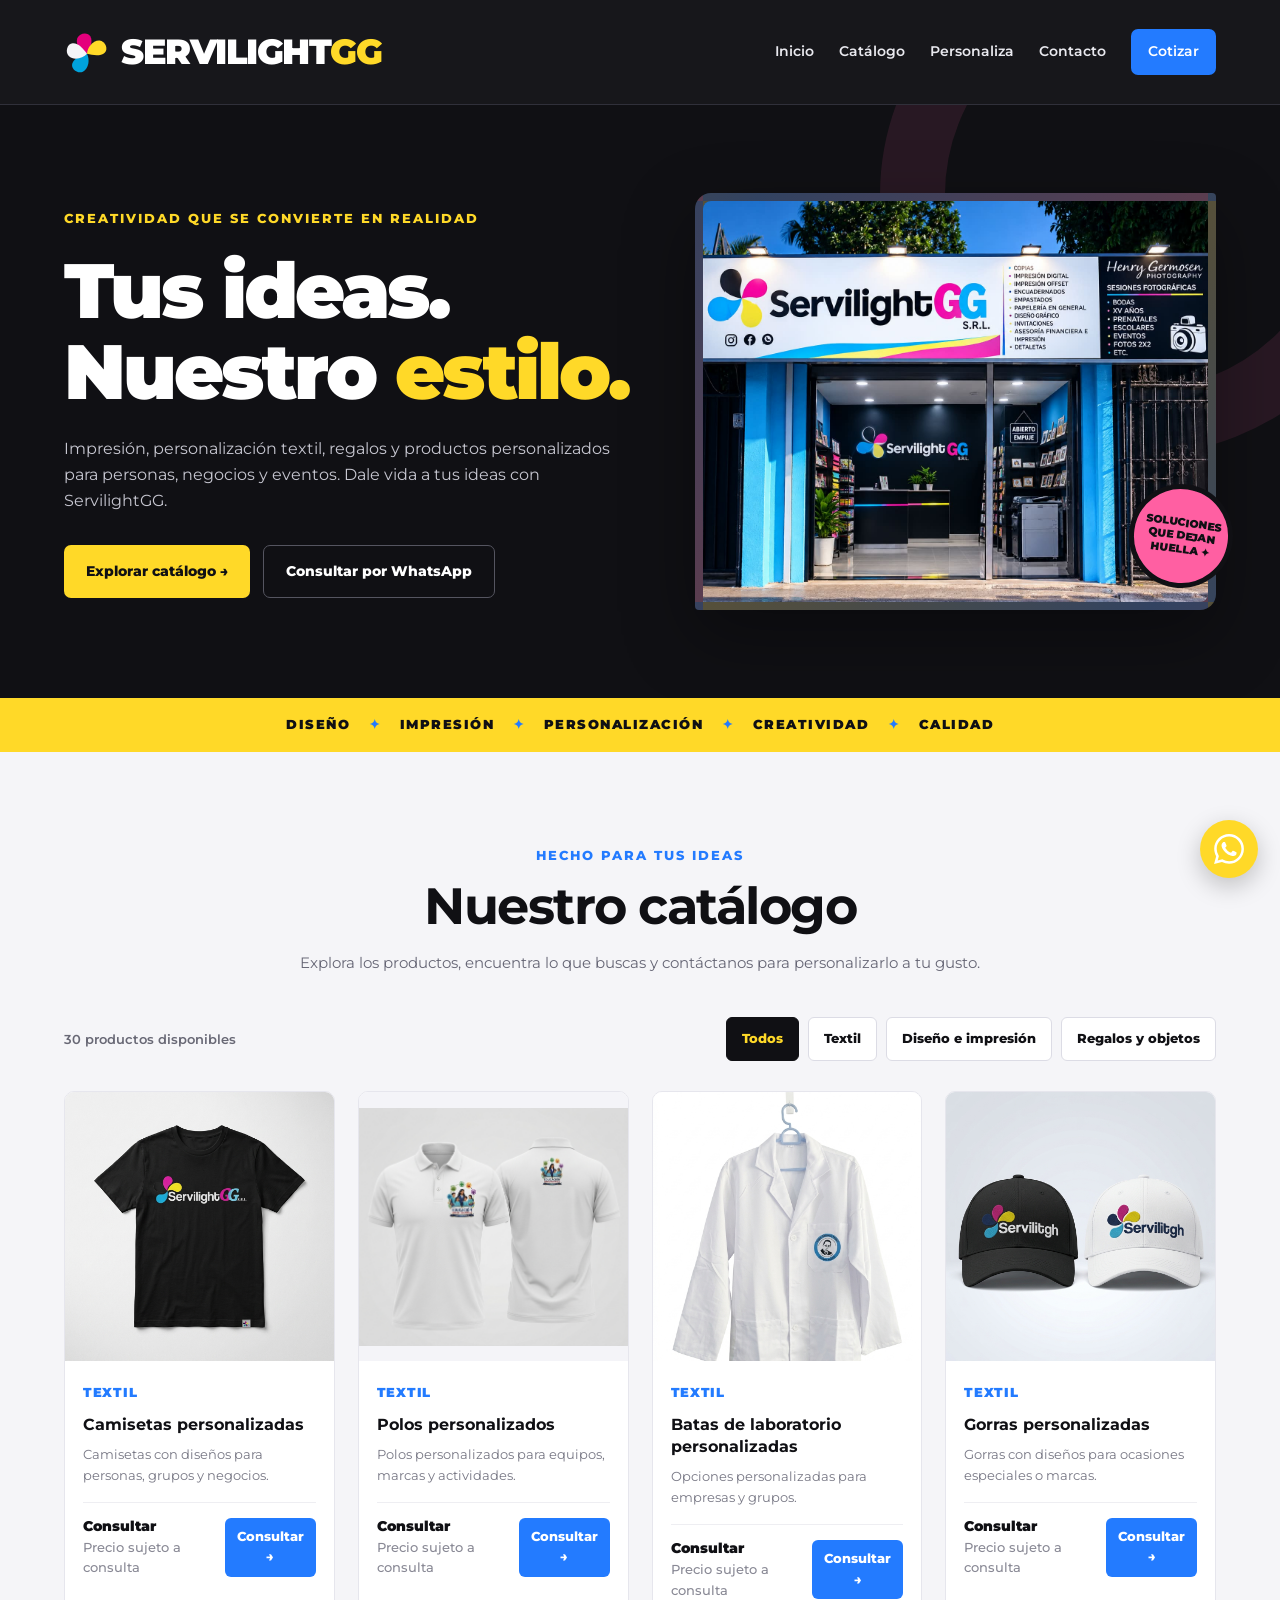
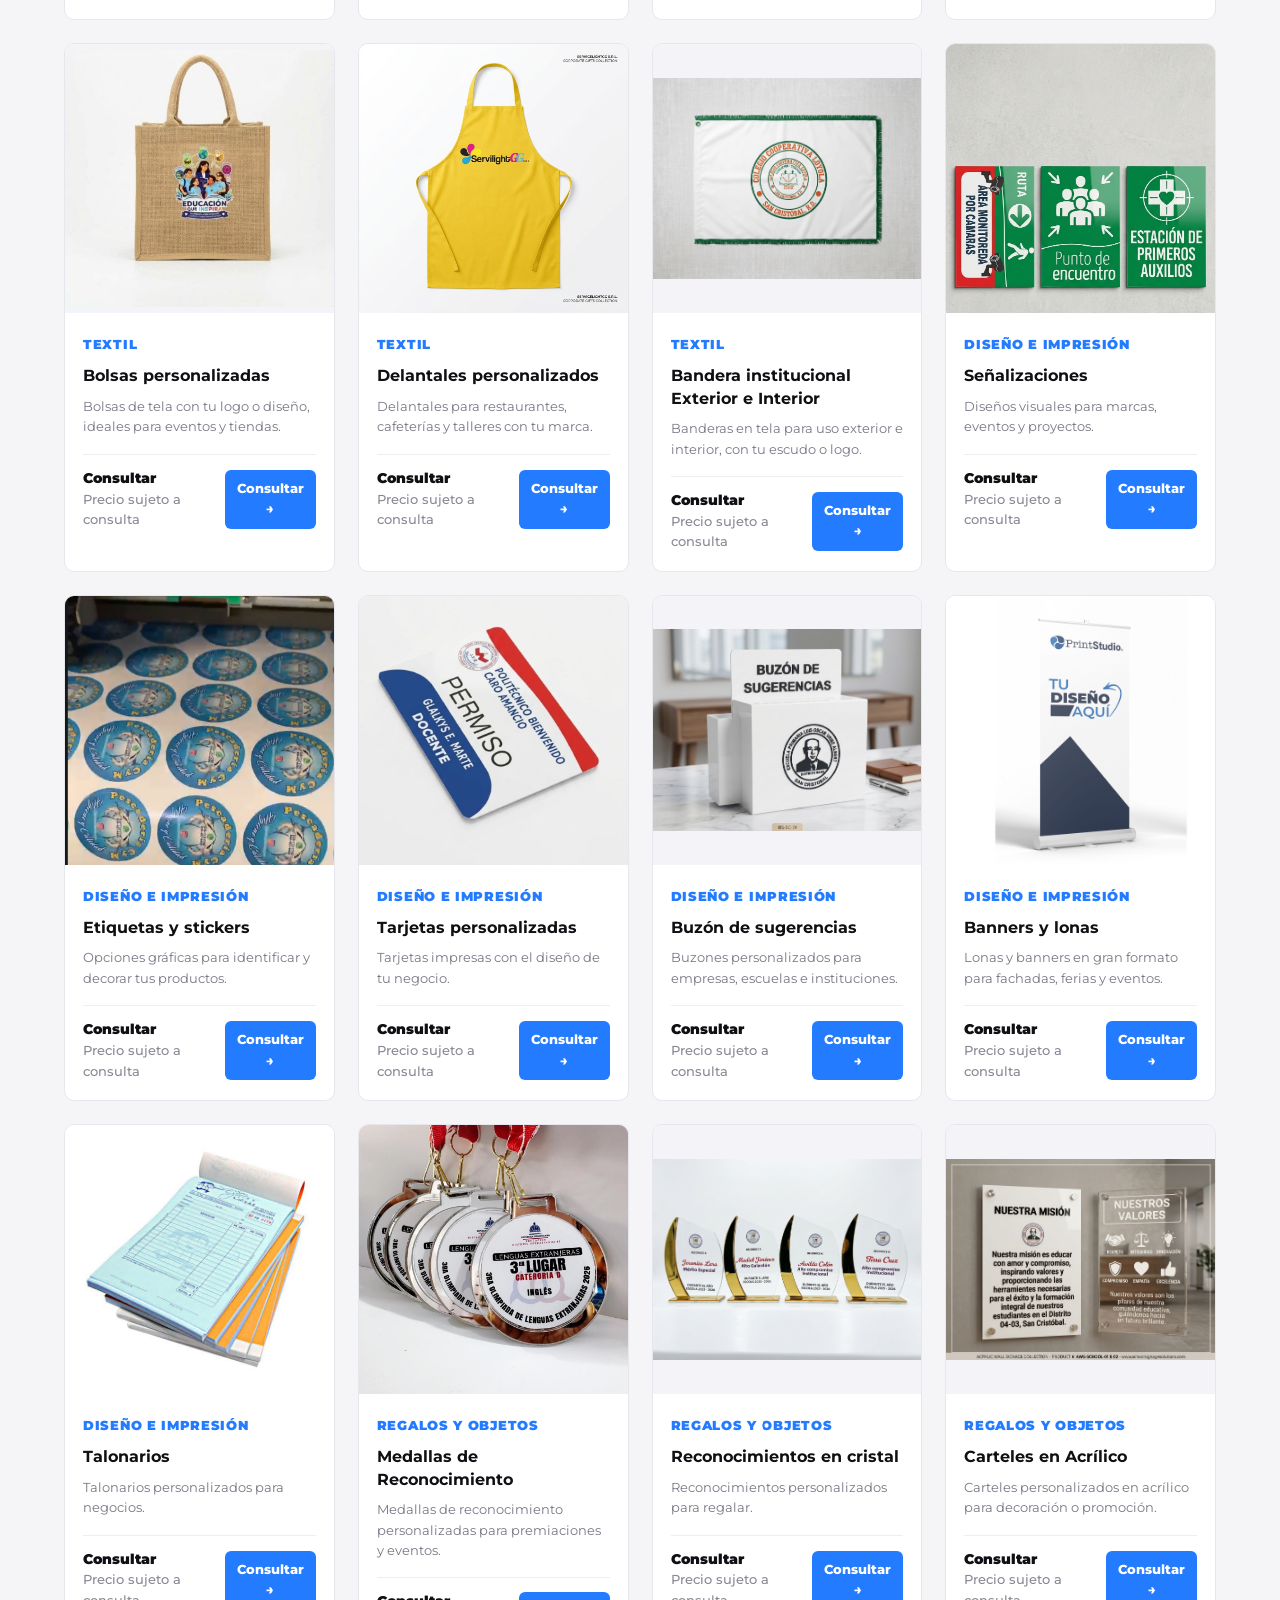
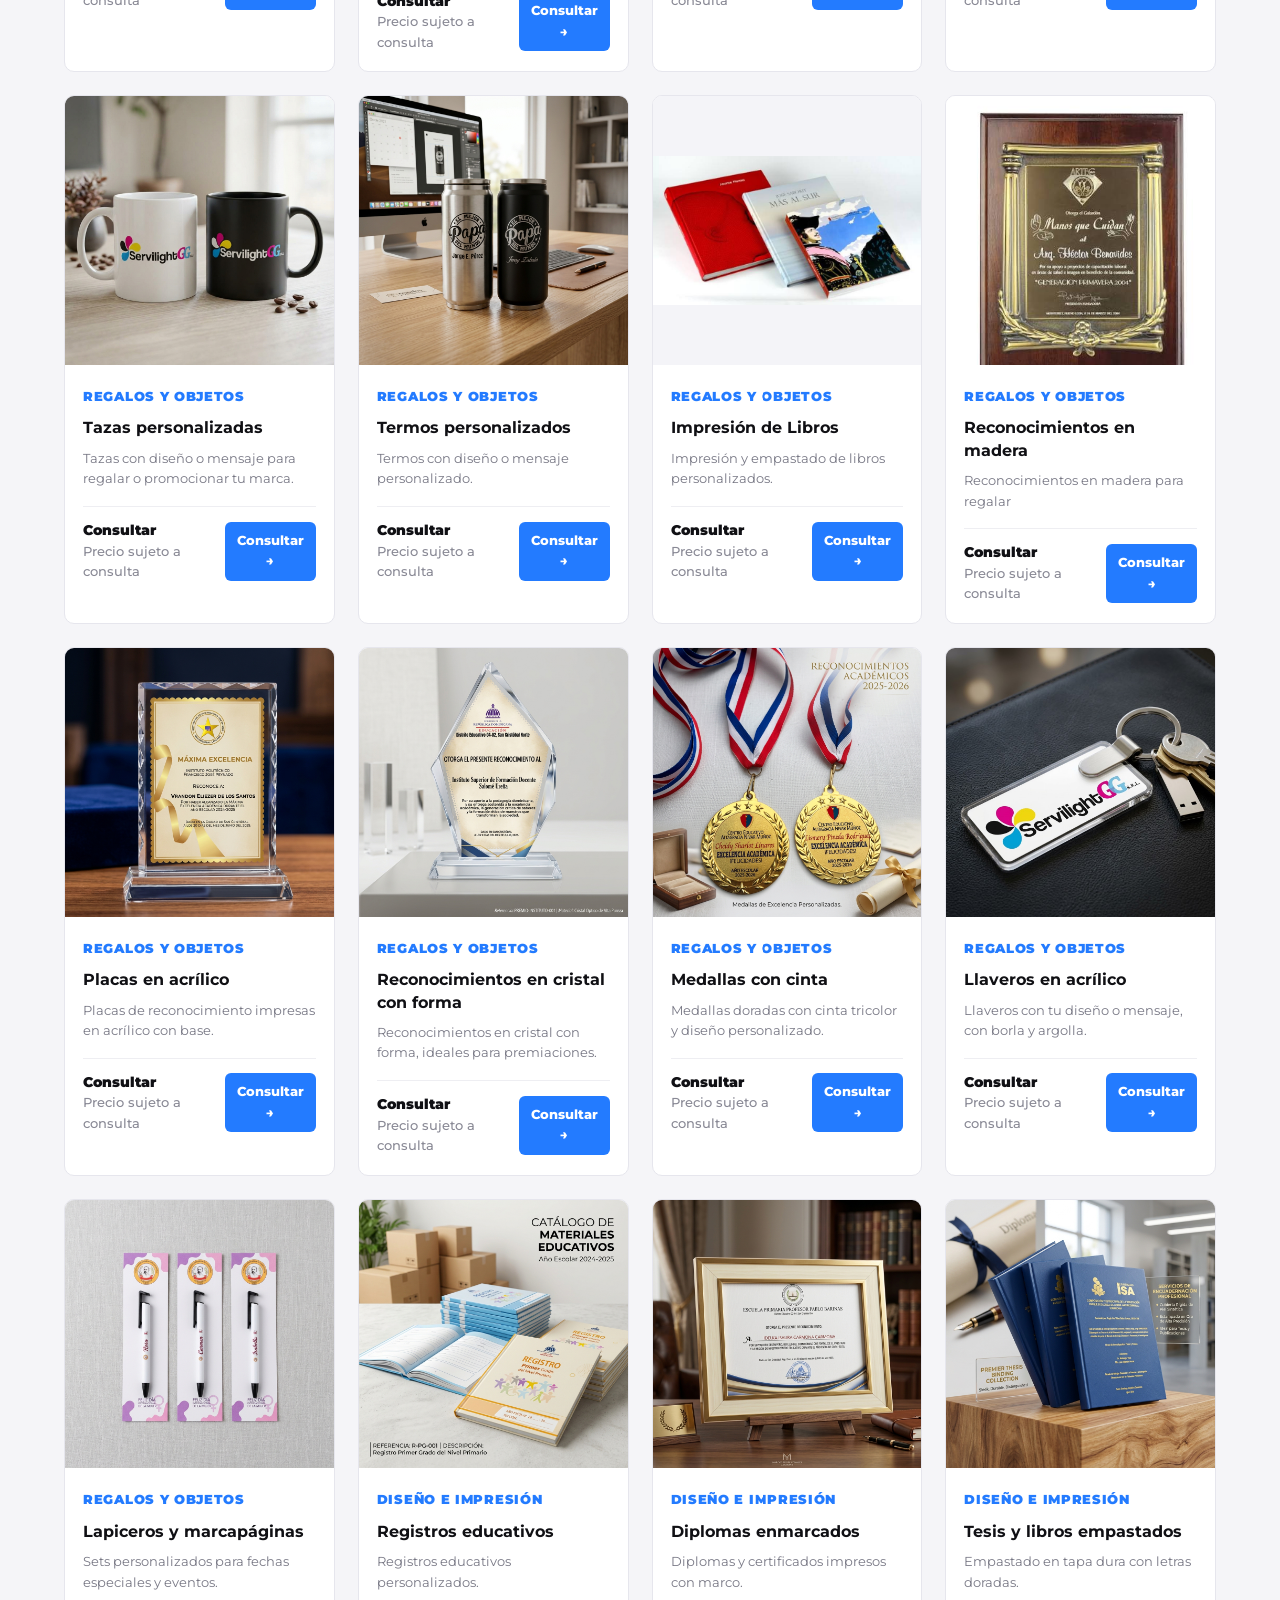
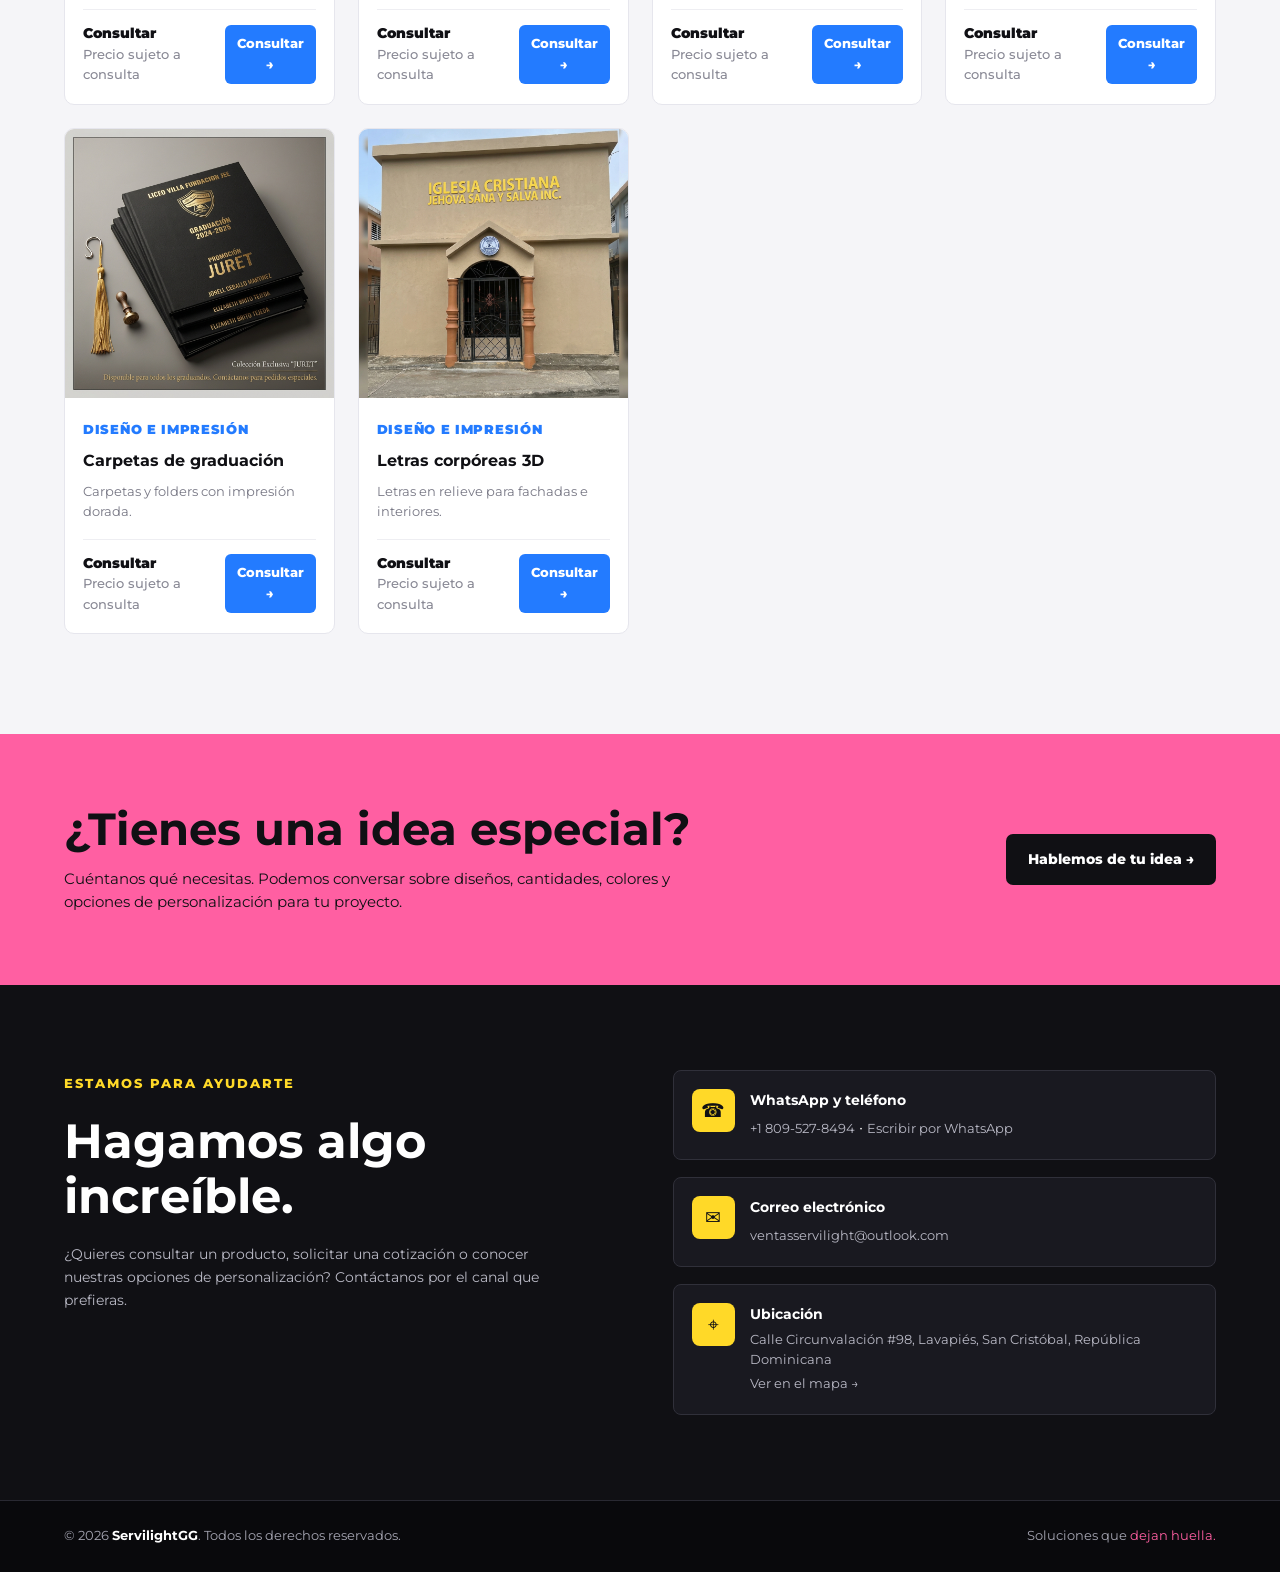
==== commit fb5c3ca2: "Update Index.html" ====
--- a/Index.html
+++ b/Index.html
@@ -368,7 +368,7 @@
 
                     <article class="product-card" data-category="Regalos y objetos" data-product-name="Reconocimientos en acrílico">
                         <div class="product-image"><img src="Reconocimientos.jpeg" alt="Reconocimientos en acrílico" loading="lazy" decoding="async"><div class="image-placeholder" style="display:none"><span class="placeholder-icon">🏆</span><strong>Reconocimientos en acrílico</strong><small>Foto próximamente</small></div></div>
-                        <div class="product-info"><span class="product-category">Regalos y objetos</span><h3>Reconocimientos en acrílico</h3><p>Reconocimientos personalizados para regalar.</p>
+                        <div class="product-info"><span class="product-category">Regalos y objetos</span><h3>Reconocimientos en cristal</h3><p>Reconocimientos personalizados para regalar.</p>
                             <div class="product-bottom"><div class="product-price">Consultar<small>Precio sujeto a consulta</small></div><button class="product-order" type="button" aria-label="Consultar por Reconocimientos en acrílico">Consultar →</button></div></div>
                     </article>
 
@@ -461,7 +461,7 @@
 const NUEVOS = 
   [
   ["Regalos y objetos", "Placas en acrílico", "Placas de reconocimiento impresas en acrílico con base.", "placa-acrilico.jpeg", "🏅"],
-  ["Regalos y objetos", "Reconocimientos tallados", "Reconocimientos en acrílico con forma, ideales para premiaciones.", "reconocimiento-tallado.jpeg", "🔷"],
+  ["Regalos y objetos", "Reconocimientos en cristal con forma", "Reconocimientos en cristal con forma, ideales para premiaciones.", "reconocimiento-tallado.jpeg", "🔷"],
   ["Regalos y objetos", "Medallas con cinta", "Medallas doradas con cinta tricolor y diseño personalizado.", "medallas-cinta.jpeg", "🥇"],
   ["Regalos y objetos", "Llaveros en acrílico", "Llaveros con tu diseño o mensaje, con borla y argolla.", "llavero.jpeg", "🔑"],
   
